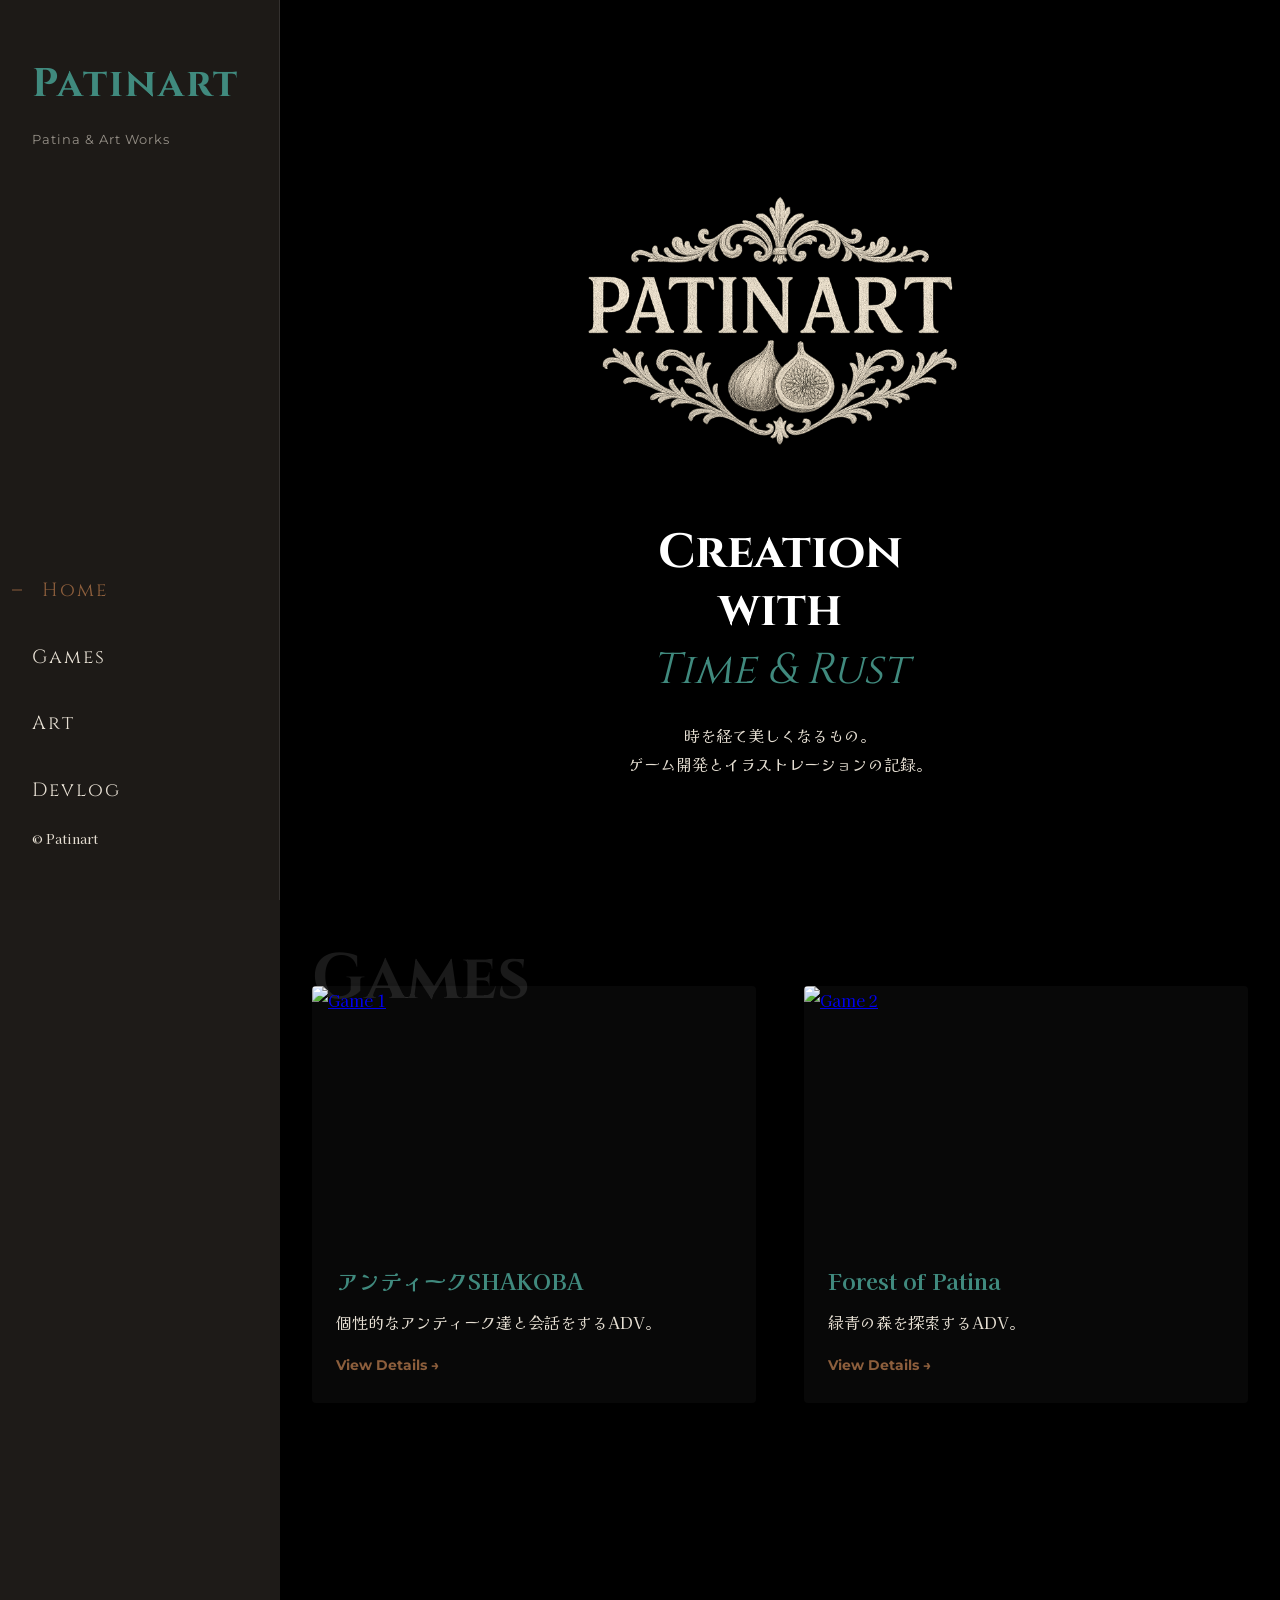
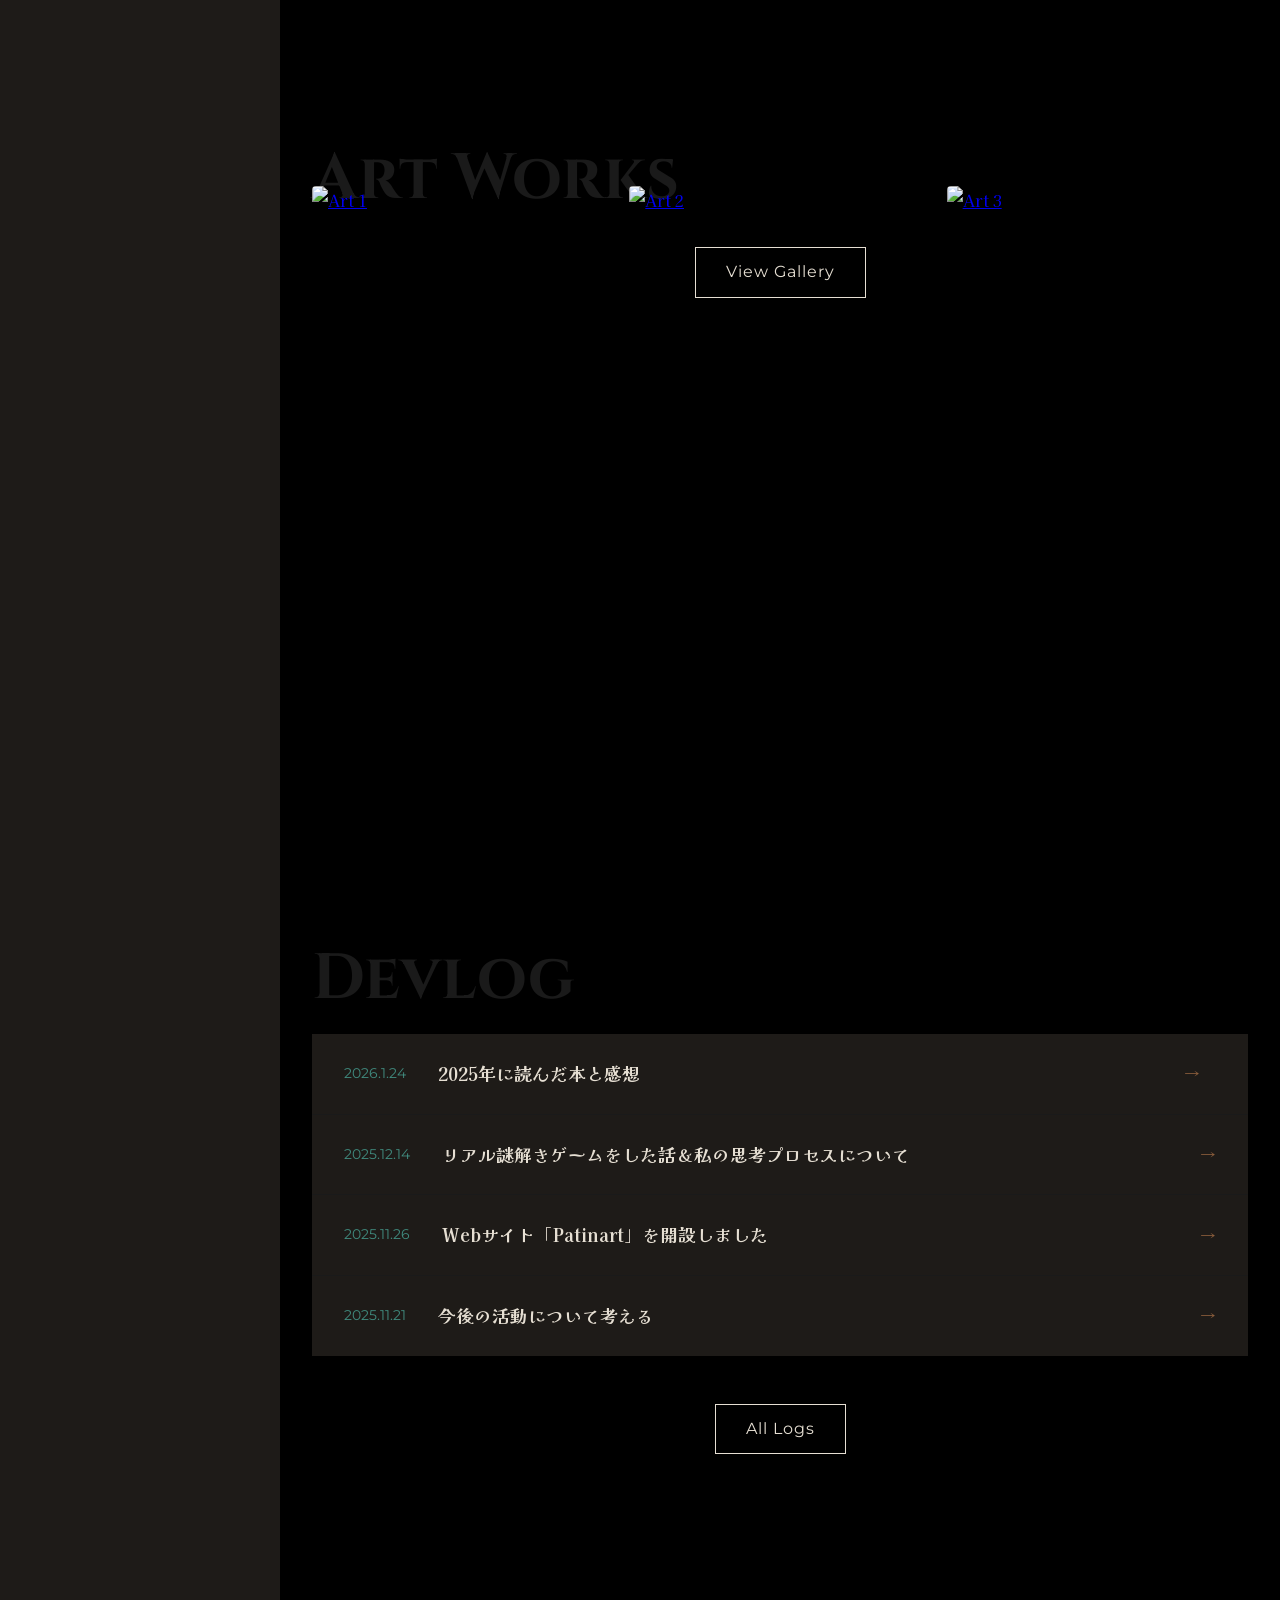
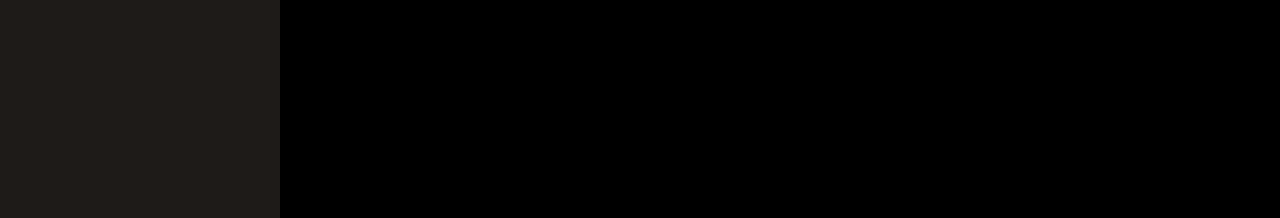
==== index.html @ 3b3a6b49 "fix path" ====
<!DOCTYPE html>
<html lang="ja">
<head>
    <meta charset="UTF-8">
    <meta name="viewport" content="width=device-width, initial-scale=1.0">
    <title>Patinart</title>
    
    <link rel="preconnect" href="https://fonts.googleapis.com">
    <link rel="preconnect" href="https://fonts.gstatic.com" crossorigin>
    <link href="https://fonts.googleapis.com/css2?family=Cinzel:wght@400;700&family=Kaisei+Decol&family=Montserrat:wght@300;400&display=swap" rel="stylesheet">
    
    <link href="https://cdnjs.cloudflare.com/ajax/libs/lightbox2/2.11.4/css/lightbox.min.css" rel="stylesheet" />

    <link rel="stylesheet" href="./assets/css/style.css">
</head>
<body>

    <div id="bg-layer" class="bg-default"></div>

    <header id="sidebar">
        <div class="brand">
            <h1 class="site-title">Patinart</h1>
            <p class="site-subtitle">Patina & Art Works</p>
        </div>
        
        <button class="menu-toggle" aria-label="Toggle Navigation">
            <span></span>
            <span></span>
            <span></span>
        </button>

        <nav class="nav-menu">
            <ul>
                <li><a href="#home" class="nav-link active">Home</a></li>
                <li><a href="#games" class="nav-link">Games</a></li>
                <li><a href="#art" class="nav-link">Art</a></li>
                <li><a href="#devlog" class="nav-link">Devlog</a></li>
            </ul>
            <div class="nav-footer">
                <small>&copy; Patinart</small>
            </div>
        </nav>
    </header>


   <main id="main-content">
        
        <section id="home" class="section full-height">
            <div class="home-content">
                <img src="./assets/img/patinart.png" alt="Patinart Logo" class="home-logo fade-in-up">
                
                <h2 class="hero-title">Creation<br>with<br><span class="thin-text">Time & Rust</span></h2>
                <p class="hero-desc">時を経て美しくなるもの。<br>ゲーム開発とイラストレーションの記録。</p>
            </div>
        </section> <section id="games" class="section" data-bg="bg-games">
            <div class="container">
                <h3 class="section-title">Games</h3>
                <div class="card-grid">
                    <article class="card">
                        <div class="card-image">
                            <a href="https://placehold.co/800x600/2F4F4F/FFF?text=Game+Screen+1" data-lightbox="games" data-title="Project: Clockwork">
                                <img src="https://placehold.co/600x400/2F4F4F/FFF?text=Project+Clockwork" alt="Game 1">
                            </a>
                        </div>
                        <div class="card-content">
                            <h4>アンティークSHAKOBA</h4>
                            <p>個性的なアンティーク達と会話をするADV。</p>
                            <a href="./games/index.html" class="btn-text">View Details &rarr;</a>
                        </div>
                    </article>

                    <article class="card">
                        <div class="card-image">
                            <a href="https://placehold.co/800x600/556B2F/FFF?text=Game+Screen+2" data-lightbox="games" data-title="Forest of Patina">
                                <img src="https://placehold.co/600x400/556B2F/FFF?text=Forest+of+Patina" alt="Game 2">
                            </a>
                        </div>
                        <div class="card-content">
                            <h4>Forest of Patina</h4>
                            <p>緑青の森を探索するADV。</p>
                            <a href="./games/index.html" class="btn-text">View Details &rarr;</a>
                        </div>
                    </article>
                </div>
            </div>
        </section>

        <section id="art" class="section" data-bg="bg-art">
            <div class="container">
                <h3 class="section-title">Art Works</h3>
                <div class="masonry-grid">
                    <div class="art-item">
                        <a href="https://placehold.co/800x1000/8B4513/FFF?text=Sketch" data-lightbox="art" data-title="Bronze Sketch">
                            <img src="https://placehold.co/400x500/8B4513/FFF?text=Sketch" alt="Art 1">
                        </a>
                    </div>
                    <div class="art-item">
                        <a href="https://placehold.co/800x600/CD853F/FFF?text=Landscape" data-lightbox="art" data-title="Sunset Oxide">
                            <img src="https://placehold.co/400x300/CD853F/FFF?text=Landscape" alt="Art 2">
                        </a>
                    </div>
                    <div class="art-item">
                        <a href="https://placehold.co/800x800/2F2F2F/FFF?text=Portrait" data-lightbox="art" data-title="Noir">
                            <img src="https://placehold.co/400x400/2F2F2F/FFF?text=Portrait" alt="Art 3">
                        </a>
                    </div>
                </div>
                <div class="center-btn">
                    <a href="./art/index.html" class="btn-outline">View Gallery</a>
                </div>
            </div>
        </section>

        <section id="devlog" class="section" data-bg="bg-devlog">
            <div class="container">
                <h3 class="section-title">Devlog</h3>
                <div class="log-list">
                    <a href="./devlog/posts/2026-1-24.html" class="log-item">
                        <span class="log-date">2026.1.24</span>
                        <h4 class="log-title">2025年に読んだ本と感想</h4>
                        <span class="arrow">&rarr;</span>
                 　 <a href="./devlog/posts/2025-12-14.html" class="log-item">
                        <span class="log-date">2025.12.14</span>
                        <h4 class="log-title">リアル謎解きゲームをした話＆私の思考プロセスについて</h4>
                        <span class="arrow">&rarr;</span>
                    <a href="./devlog/posts/2025-11-26.html" class="log-item">
                        <span class="log-date">2025.11.26</span>
                        <h4 class="log-title">Webサイト「Patinart」を開設しました</h4>
                        <span class="arrow">&rarr;</span>
                    </a>
                    <a href="./devlog/posts/2025-11-21.html" class="log-item">
                        <span class="log-date">2025.11.21</span>
                        <h4 class="log-title">今後の活動について考える</h4>
                        <span class="arrow">&rarr;</span>
                    </a>
                </div>
                <div class="center-btn">
                    <a href="./devlog/index.html" class="btn-outline">All Logs</a>
                </div>
            </div>
        </section>

    </main>
    
    <script src="https://cdnjs.cloudflare.com/ajax/libs/lightbox2/2.11.4/js/lightbox-plus-jquery.min.js"></script>
    
    <script src="./assets/js/main.js"></script>
</body>
</html>
---- assets/css/style.css ----
@charset "UTF-8";

/* =========================================
   1. 設定 (Variables & Reset)
   ========================================= */
:root {
    /* Colors */
    --c-dark: #1e1b18;
    --c-bronze: #8c5e3c;
    --c-patina: #408a7e;
    --c-sand: #e6dfd3;
    --c-white: #ffffff;
    
    /* Fonts */
    --f-jp: 'Kaisei Decol', serif;
    --f-en-head: 'Cinzel', serif;
    --f-en-body: 'Montserrat', sans-serif;

    /* Layout */
    --sidebar-width: 280px;
}

* { margin: 0; padding: 0; box-sizing: border-box; }
html { scroll-behavior: smooth; }

/* =========================================
   2. ベーススタイル
   ========================================= */
body {
    font-family: var(--f-jp);
    color: var(--c-sand);
    line-height: 1.8;
    background-color: var(--c-dark); /* 全体の背景は暗い色に */
    overflow-x: hidden;
}

/* 以前の背景設定をリセット */
#bg-layer { display: none; }

/* =========================================
   3. サイドバー (Sidebar)
   ========================================= */
#sidebar {
    position: fixed;
    top: 0;
    left: 0;
    width: var(--sidebar-width);
    height: 100vh;
    background: rgba(30, 27, 24, 0.95);
    border-right: 1px solid rgba(255,255,255,0.1);
    padding: 3rem 2rem;
    display: flex;
    flex-direction: column;
    justify-content: space-between;
    z-index: 1000;
}

.site-title {
    font-family: var(--f-en-head);
    font-size: 2.5rem;
    font-weight: 700;
    letter-spacing: 2px;
    color: var(--c-patina);
    margin-bottom: 0.5rem;
}

.site-subtitle {
    font-family: var(--f-en-body);
    font-size: 0.8rem;
    opacity: 0.6;
    letter-spacing: 1px;
}

.nav-menu ul { list-style: none; margin-top: 2rem; }

.nav-link {
    display: block;
    padding: 1rem 0;
    text-decoration: none;
    color: var(--c-sand);
    font-family: var(--f-en-head);
    font-size: 1.2rem;
    letter-spacing: 2px;
    transition: all 0.3s;
    position: relative;
}

.nav-link:hover, .nav-link.active { color: var(--c-bronze); padding-left: 10px; }
.nav-link.active::before {
    content: ''; position: absolute; left: -20px; top: 50%;
    transform: translateY(-50%); width: 10px; height: 1px; background: var(--c-bronze);
}

/* ハンバーガーボタン（PCでは非表示） */
.menu-toggle { display: none; }


/* =========================================
   4. メインコンテンツ & フレーム背景
========================================= */



#main-content {
    margin-left: var(--sidebar-width);
    min-height: 100vh;
    padding: 4rem 2rem;


    /* 背景色を透過させて重ねる */
    background-blend-mode: multiply;
    background-color: #000; 
}



/* コンテンツエリアの調整 */
.section {
    position: relative;
    min-height: 80vh; /* 画面の8割くらいの高さを確保 */
    margin-bottom: 5rem;
}

/* =========================================
   5. HOMEセクション (ロゴ & タイトル)
   ========================================= */
.full-height {
    display: flex;
    align-items: center;
    justify-content: center;
    flex-direction: column;
    text-align: center;
    min-height: 90vh; /* 高さを確保 */
}

.home-content { width: 100%; max-width: 800px; }

.home-logo {
    display: block;
    width: 100%;
    max-width: 500px;
    height: auto;
    margin: 0 auto 2rem auto;
    filter: sepia(0.2) contrast(1.1); 
}

.hero-title {
    font-family: var(--f-en-head);
    font-size: clamp(1.5rem, 4vw, 3rem);
    line-height: 1.2;
    font-weight: 700;
    color: var(--c-white);
    text-shadow: 0 5px 15px rgba(0,0,0,0.8);
    margin-bottom: 1.5rem;
}

.hero-title .thin-text {
    font-weight: 400; font-style: italic; color: var(--c-patina); font-size: 0.9em;
}

/* =========================================
   6. その他パーツ (カード, ボタンなど)
   ========================================= */
.container { max-width: 1000px; margin: 0 auto; padding-top: 2rem; }

.section-title {
    font-family: var(--f-en-head);
    font-size: 4rem;
    color: rgba(255,255,255,0.1);
    position: absolute; left: 0; top: -2rem;
    pointer-events: none; z-index: 0;
}

/* カード */
.card-grid {
    display: grid; grid-template-columns: repeat(auto-fit, minmax(300px, 1fr));
    gap: 3rem; position: relative; z-index: 1;
}
.card {
    background: rgba(255,255,255,0.03); border-radius: 4px; overflow: hidden;
    transition: transform 0.3s ease, box-shadow 0.3s ease;
    box-shadow: 0 4px 6px rgba(0,0,0,0.3);
}
.card:hover { transform: translateY(-5px); box-shadow: 0 10px 20px rgba(0,0,0,0.5); }
.card-image img { width: 100%; height: 250px; object-fit: cover; display: block; transition: filter 0.3s; }
.card:hover .card-image img { filter: brightness(1.1); }
.card-content { padding: 1.5rem; }
.card-content h4 { font-size: 1.4rem; margin-bottom: 0.5rem; color: var(--c-patina); }

/* ボタン */
.btn-text {
    display: inline-block; margin-top: 1rem; color: var(--c-bronze);
    text-decoration: none; font-weight: bold; font-family: var(--f-en-body); font-size: 0.9rem;
}
.center-btn { text-align: center; margin-top: 2rem; }
.btn-outline {
    display: inline-block; padding: 10px 30px; border: 1px solid var(--c-sand);
    color: var(--c-sand); text-decoration: none; font-family: var(--f-en-body);
    letter-spacing: 1px; transition: all 0.3s;
}
.btn-outline:hover { background: var(--c-sand); color: var(--c-dark); }

/* アート (Masonry) */
.masonry-grid { display: flex; flex-wrap: wrap; gap: 1rem; justify-content: center; z-index: 1; position: relative; }
.art-item { flex: 1 1 300px; max-width: 400px; }
.art-item img {
    width: 100%; height: auto; border-radius: 4px;
    transition: transform 0.3s; cursor: pointer;
}
.art-item:hover img { transform: scale(1.02); filter: drop-shadow(0 10px 15px rgba(64, 224, 208, 0.2)); }

/* Devlog */
.log-list {
    display: flex; flex-direction: column; gap: 1px;
    background: rgba(255,255,255,0.1); margin: 3rem 0; z-index: 1; position: relative;
}
.log-item {
    background: var(--c-dark); padding: 1.5rem 2rem; text-decoration: none; color: var(--c-sand);
    display: flex; align-items: center; transition: background 0.3s;
}
.log-item:hover { background: rgba(255,255,255,0.05); }
.log-date { font-family: var(--f-en-body); color: var(--c-patina); margin-right: 2rem; font-size: 0.9rem; }
.log-title { flex-grow: 1; font-size: 1.1rem; }
.arrow { color: var(--c-bronze); }

/* =========================================
   7. レスポンシブ (スマホ対応) ★重要
   ========================================= */
@media (max-width: 900px) {
    
    /* --- サイドバーの設定変更 --- */
    #sidebar {
        width: 100%;
        height: 70px; /* 高さを固定して画面を圧迫しないようにする */
        flex-direction: row;
        align-items: center;
        padding: 0 1.5rem;
        border-right: none;
        border-bottom: 1px solid rgba(255,255,255,0.1);
    }

    .site-title { font-size: 1.5rem; margin: 0; }
    .site-subtitle { display: none; }

    /* --- メニュー（普段は隠す） --- */
    .nav-menu {
        position: fixed;
        top: 70px; /* バーの下から開始 */
        right: 0;  /* 右側に配置 */
        width: 80%; /* 画面の8割幅 */
        height: calc(100vh - 70px);
        background: rgba(30, 27, 24, 0.98); /* 背景色を濃く */
        flex-direction: column;
        align-items: center;
        justify-content: center;
        
        /* アニメーション用設定 */
        transform: translateX(100%); /* 画面の外（右）に飛ばしておく */
        transition: transform 0.3s cubic-bezier(0.4, 0, 0.2, 1);
        border-left: 1px solid rgba(255,255,255,0.1);
    }

    /* クラスがついたときだけ表示 */
    .nav-menu.open {
        transform: translateX(0);
    }

    /* --- メインコンテンツの調整 --- */
    #main-content {
        margin-left: 0; /* 左の余白を消す */
        padding: 6rem 1.5rem 2rem 1.5rem; /* 上部の余白を確保（バーに被らないように） */
        background-position: center top; /* スマホでは上基準に */
        background-size: cover;
        background-attachment: scroll; /* スマホではパララックスをオフにすると安定します（任意） */
    }

    .home-logo { max-width: 240px; }
    .section-title { font-size: 2.5rem; top: 0; }

    /* --- ハンバーガーボタン --- */
    .menu-toggle {
        display: block;
        background: none;
        border: none;
        cursor: pointer;
        width: 30px;
        height: 20px;
        position: relative;
        z-index: 1100; /* メニューより手前に */
    }
    .menu-toggle span {
        display: block;
        width: 100%; height: 2px; background: var(--c-sand);
        position: absolute; transition: 0.3s;
    }
    .menu-toggle span:nth-child(1) { top: 0; }
    .menu-toggle span:nth-child(2) { top: 9px; }
    .menu-toggle span:nth-child(3) { top: 18px; }

    /* ボタンのアニメーション */
    .menu-toggle.active span:nth-child(1) { transform: rotate(45deg); top: 9px; }
    .menu-toggle.active span:nth-child(2) { opacity: 0; }
    .menu-toggle.active span:nth-child(3) { transform: rotate(-45deg); top: 9px; }
}
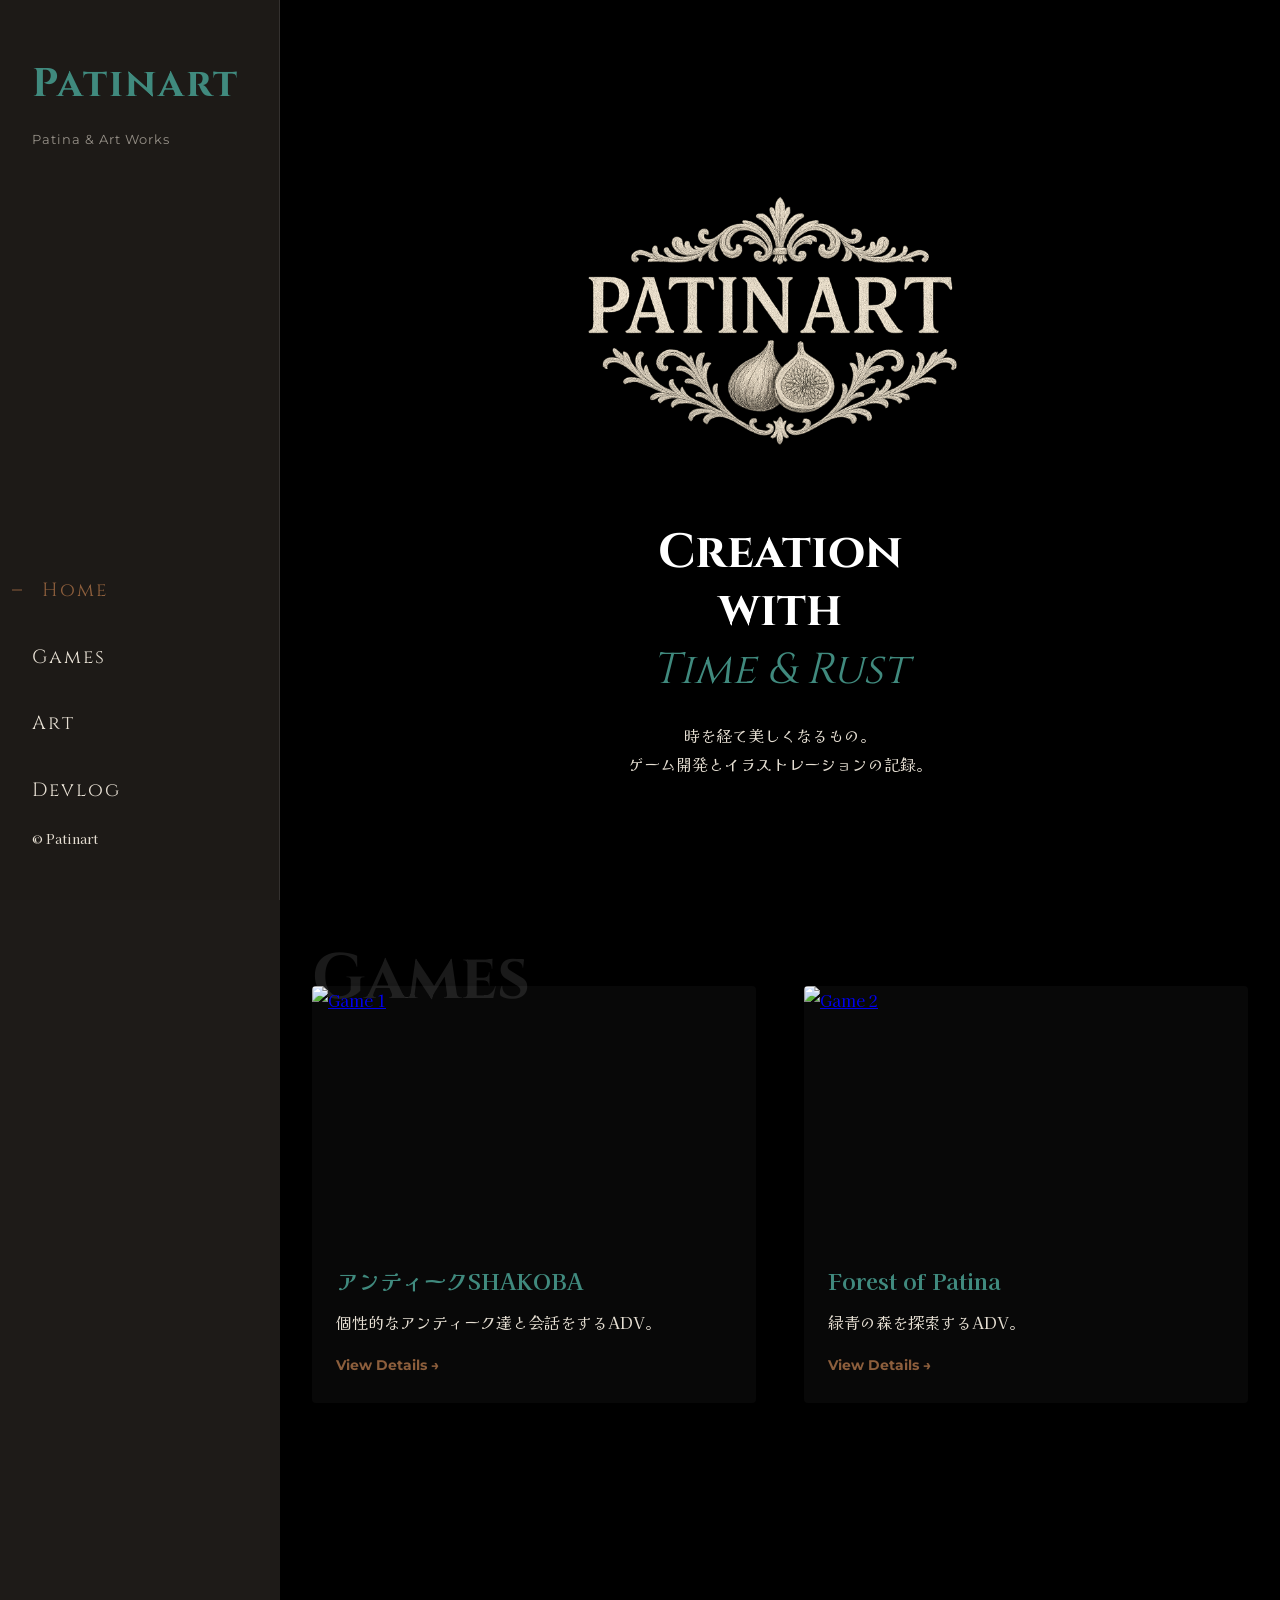
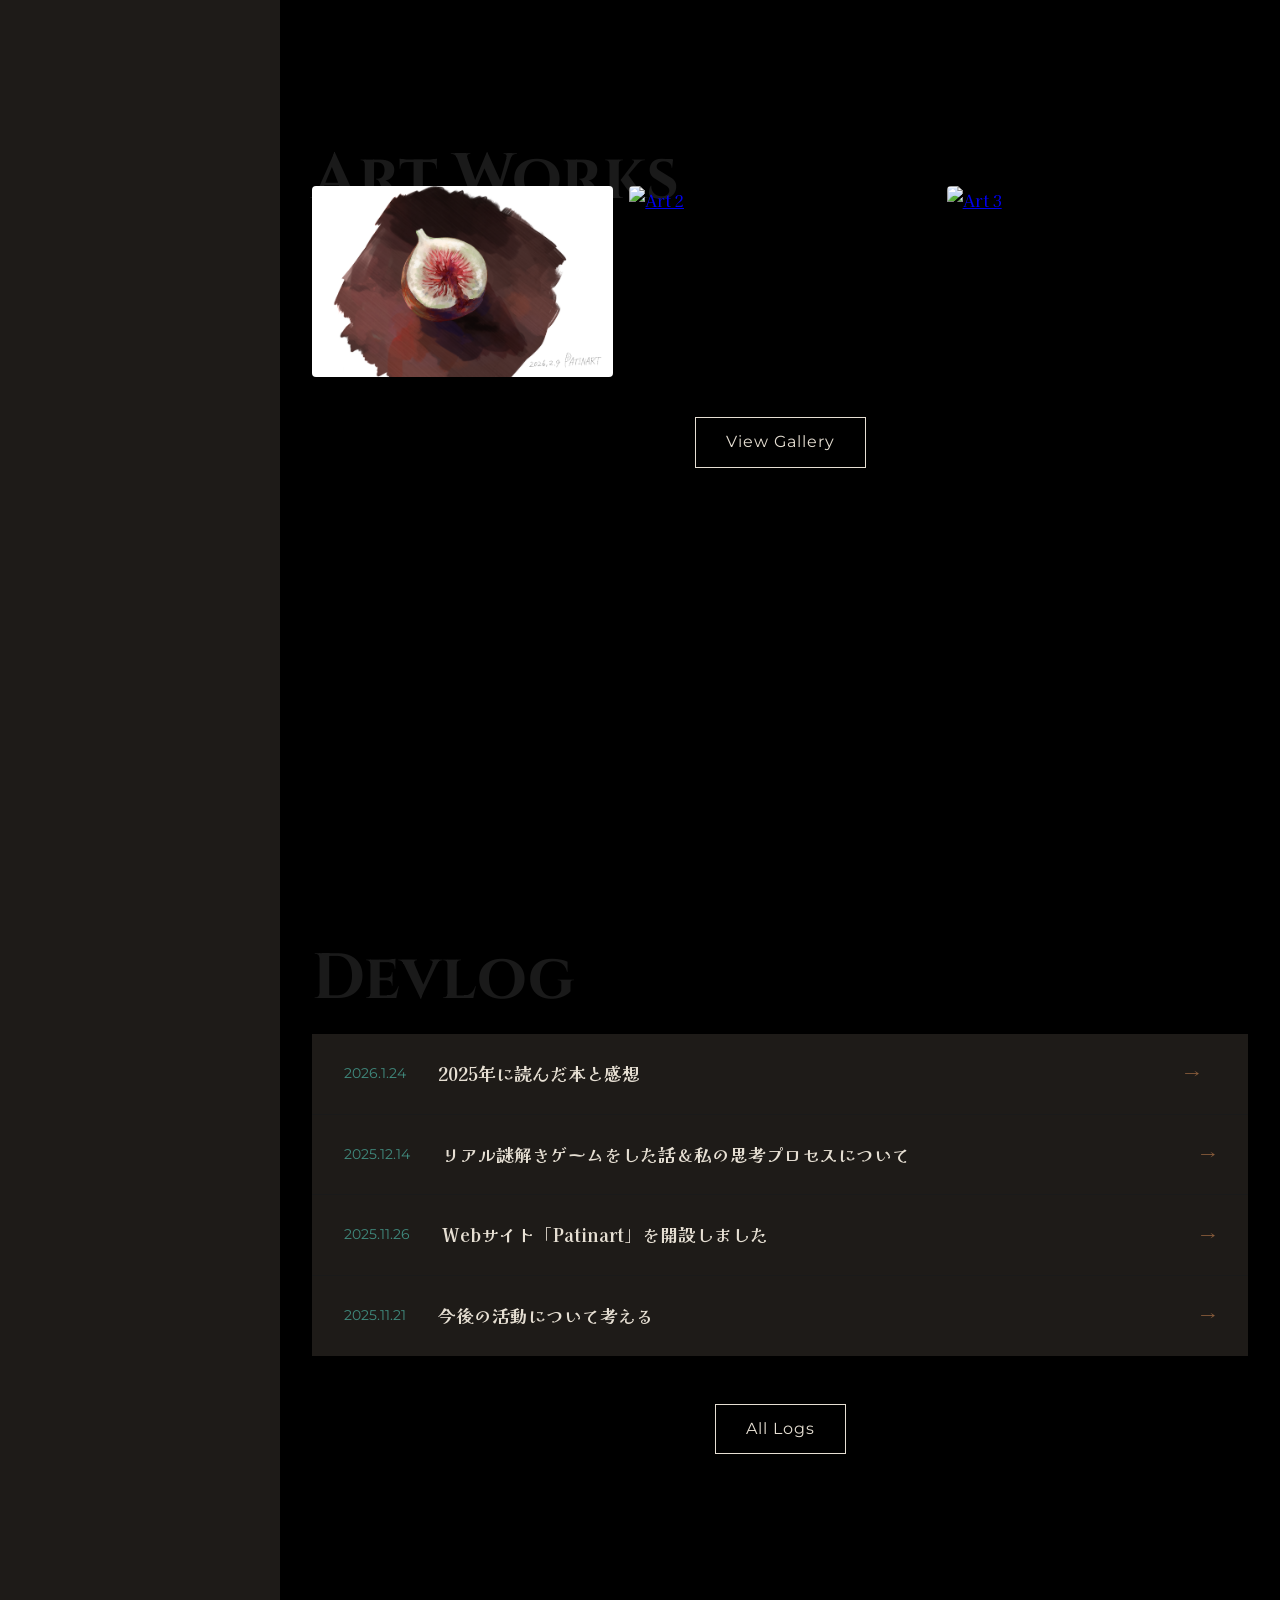
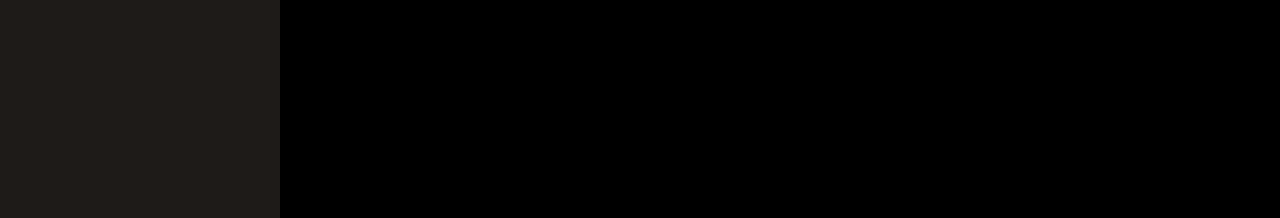
==== commit 66032d6f: "art fig" ====
--- a/index.html
+++ b/index.html
@@ -90,8 +90,8 @@
                 <h3 class="section-title">Art Works</h3>
                 <div class="masonry-grid">
                     <div class="art-item">
-                        <a href="https://placehold.co/800x1000/8B4513/FFF?text=Sketch" data-lightbox="art" data-title="Bronze Sketch">
-                            <img src="https://placehold.co/400x500/8B4513/FFF?text=Sketch" alt="Art 1">
+                        <a href="art/img/art01.png" data-lightbox="art" data-title="fig Sketch">
+                            <img src="art/img/art01.png" alt="Art 1">
                         </a>
                     </div>
                     <div class="art-item">
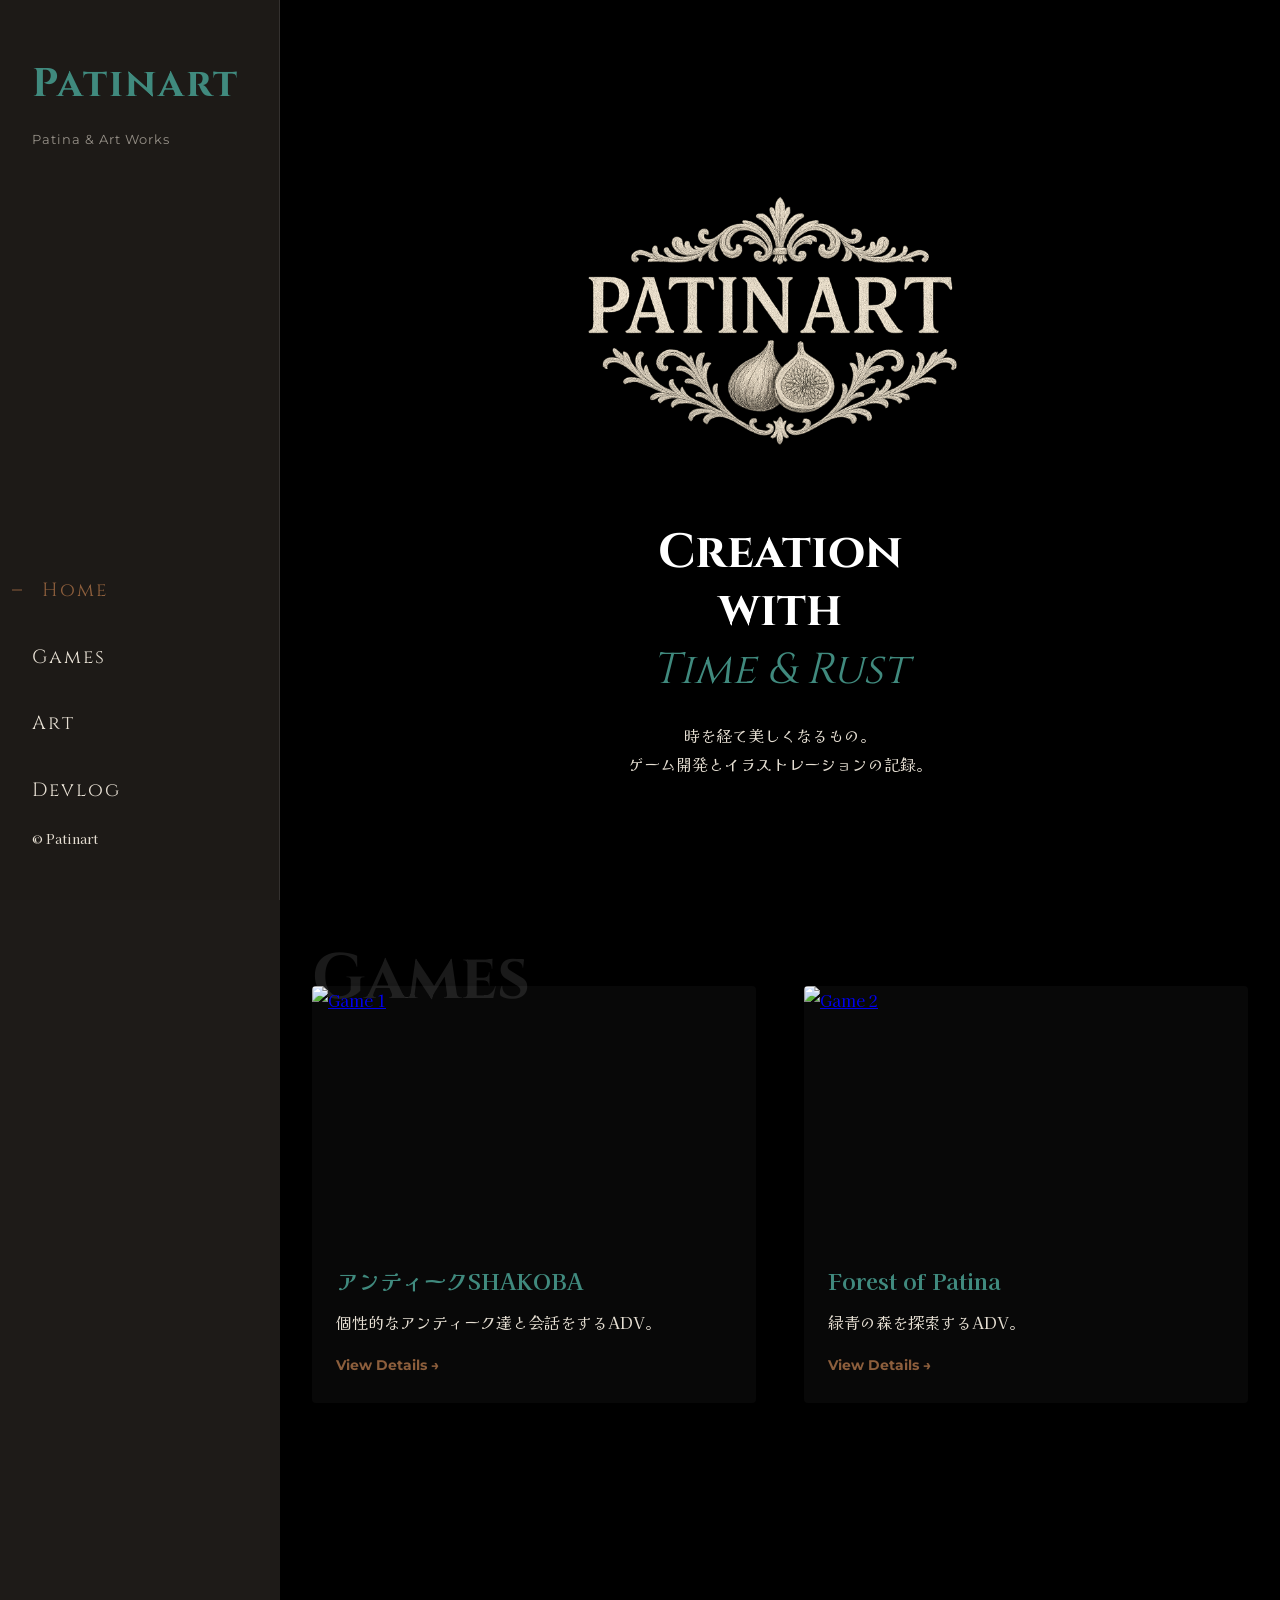
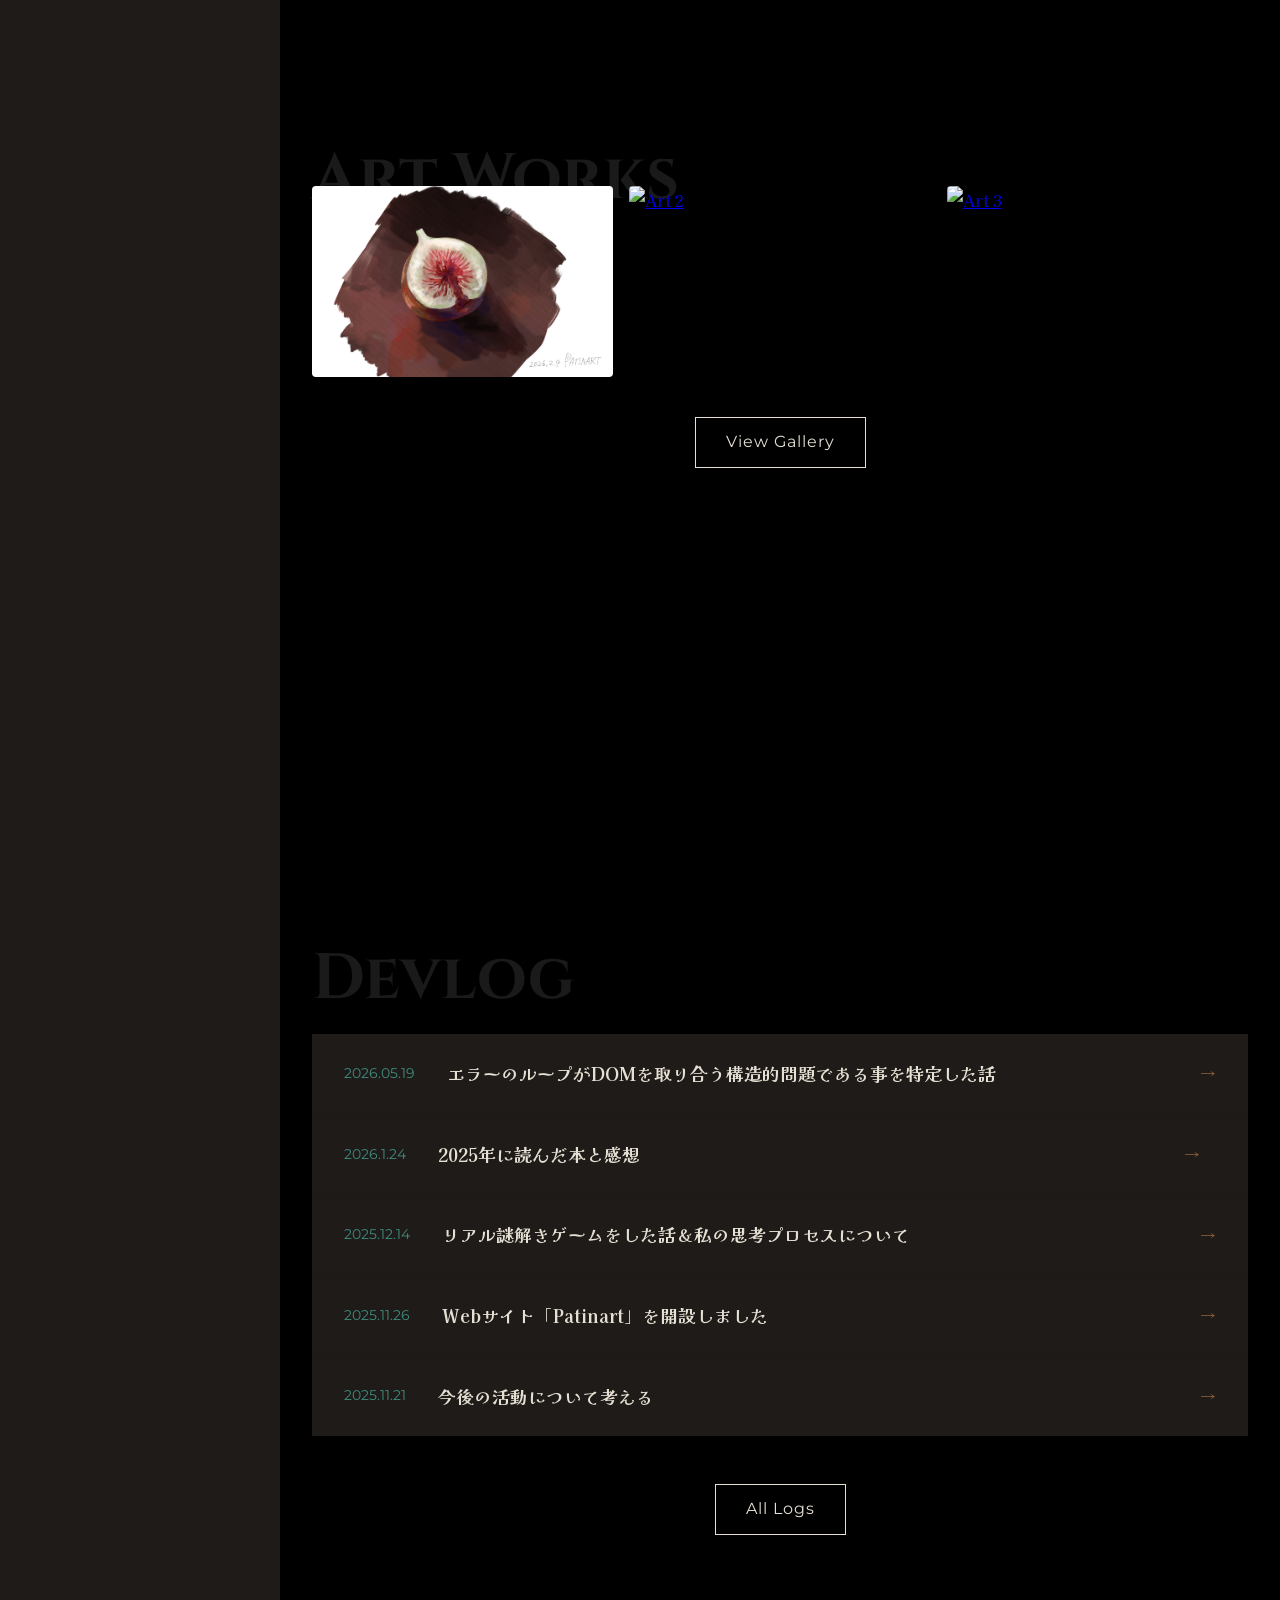
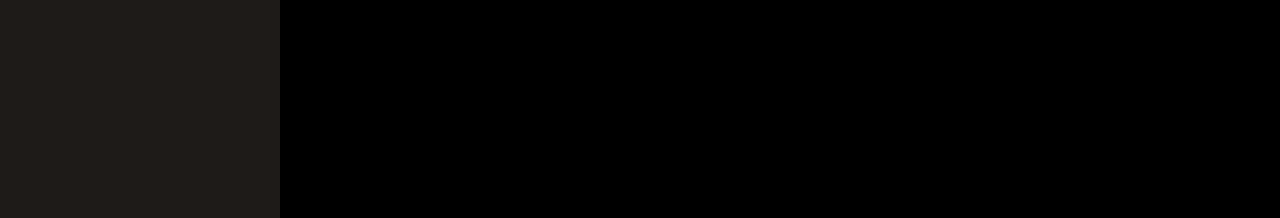
==== commit 4d9ea228: "devlog 0519" ====
--- a/index.html
+++ b/index.html
@@ -115,9 +115,14 @@
             <div class="container">
                 <h3 class="section-title">Devlog</h3>
                 <div class="log-list">
+                    <a href="./devlog/posts/2026-05-19.html" class="log-item">
+                        <span class="log-date">2026.05.19</span>
+                        <h4 class="log-title">エラーのループがDOMを取り合う構造的問題である事を特定した話</h4>
+                        <span class="arrow">&rarr;</span>
                     <a href="./devlog/posts/2026-1-24.html" class="log-item">
                         <span class="log-date">2026.1.24</span>
-                        <h4 class="log-title">2025年に読んだ本と感想</h4>
+                        <h4 class="log-title">2025年に読んだ本と感想
+                        </h4>
                         <span class="arrow">&rarr;</span>
                  　 <a href="./devlog/posts/2025-12-14.html" class="log-item">
                         <span class="log-date">2025.12.14</span>
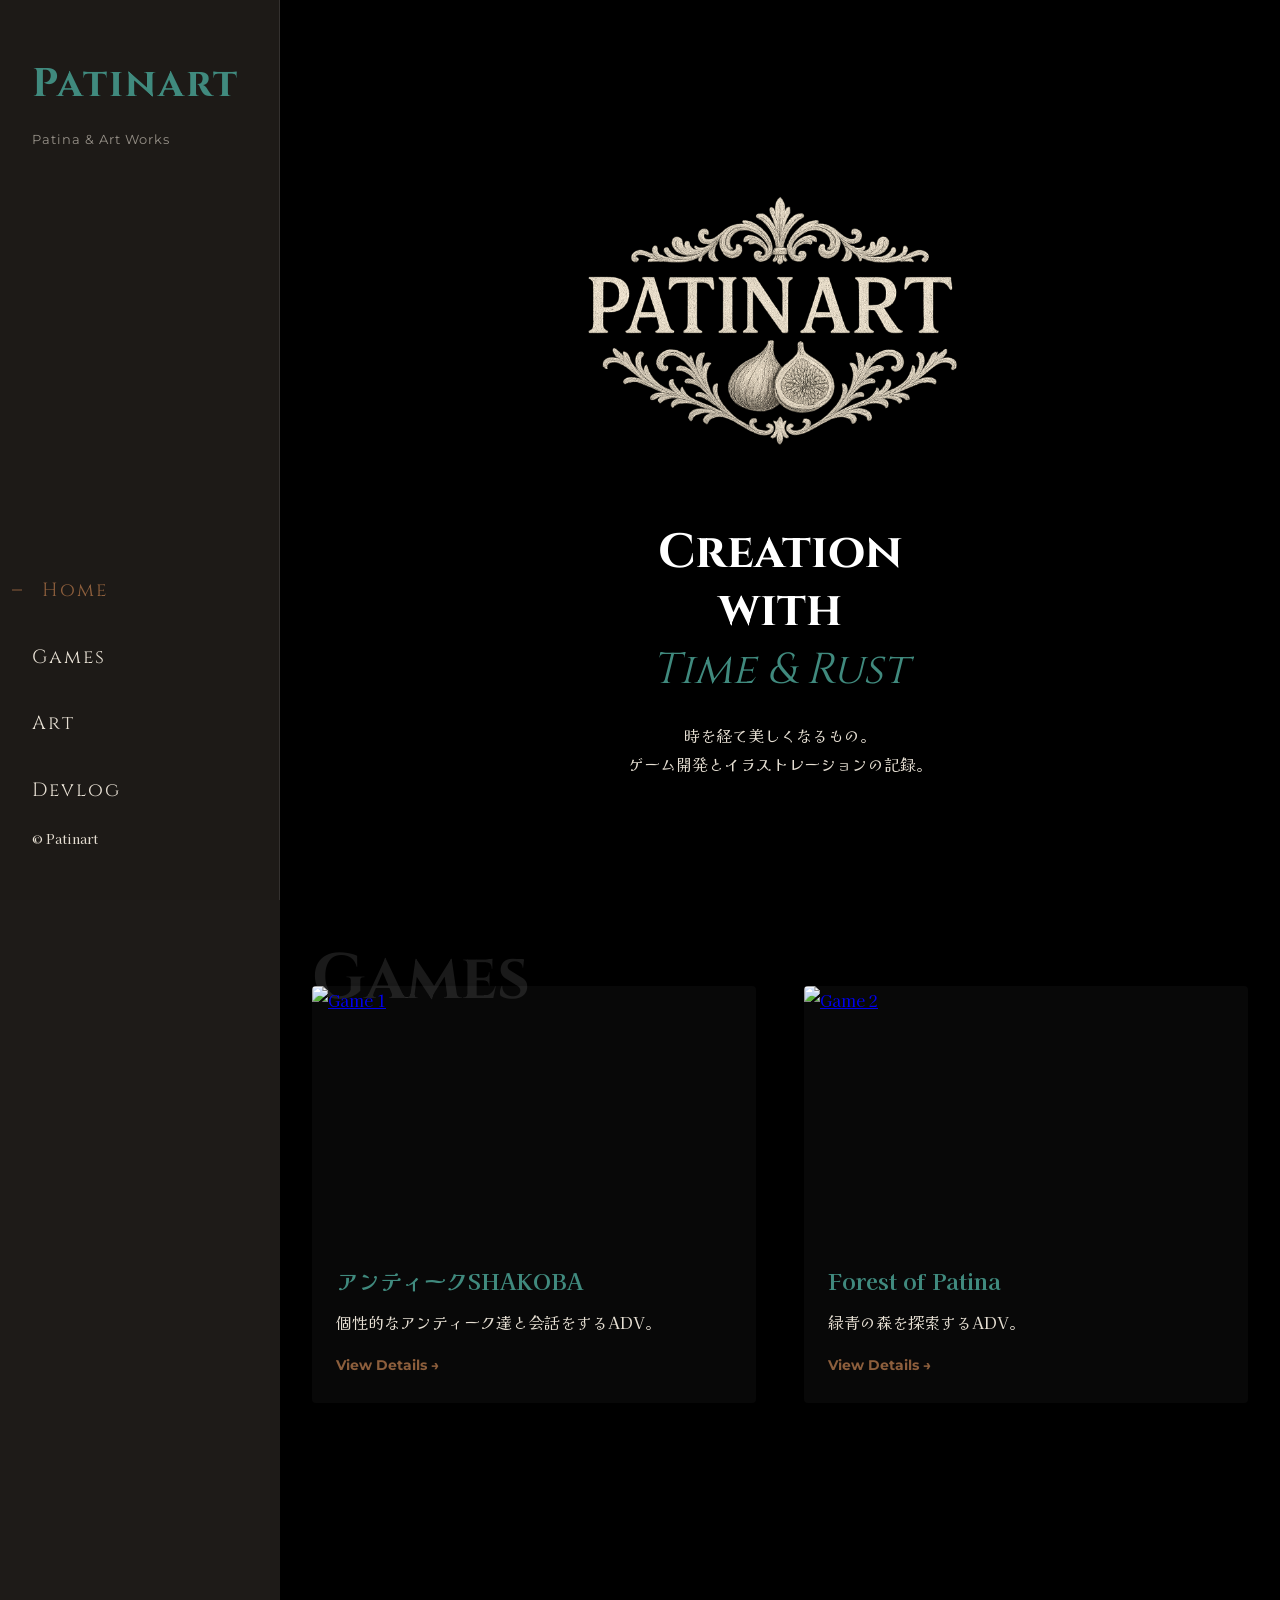
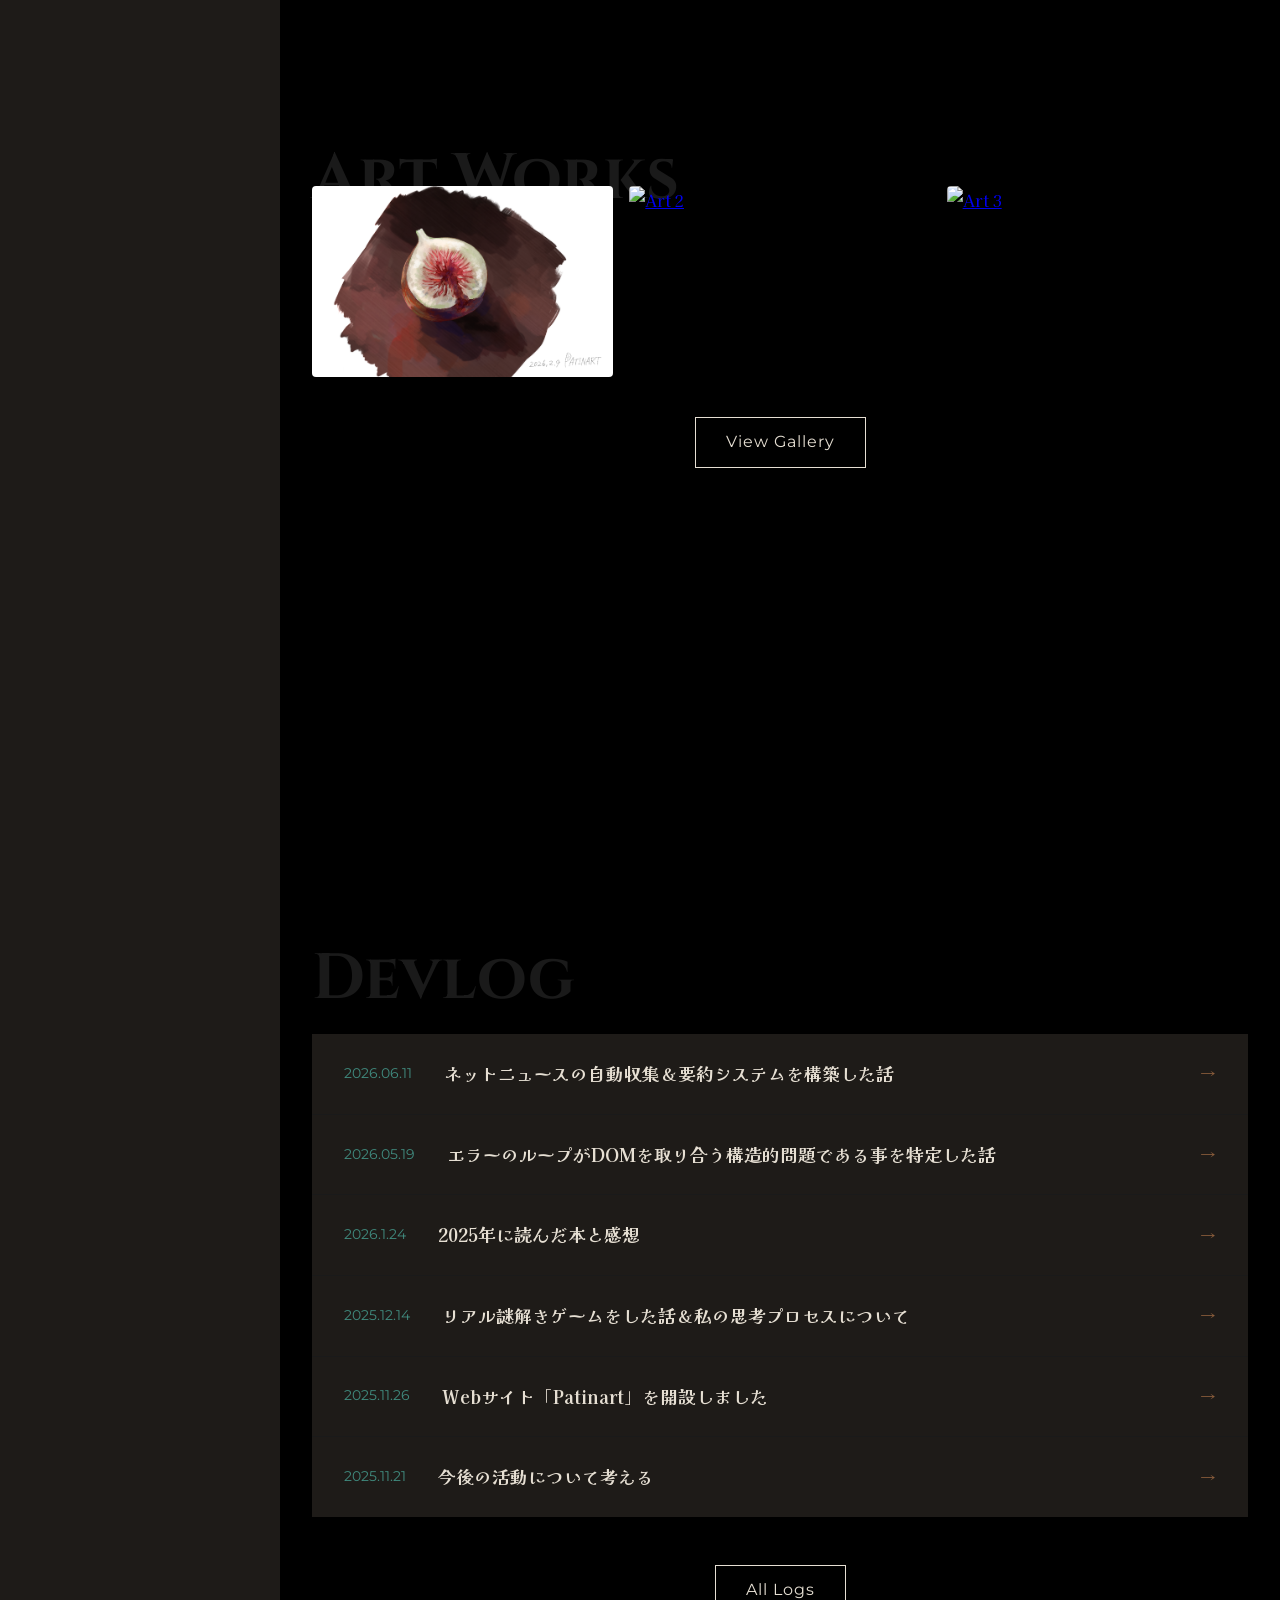
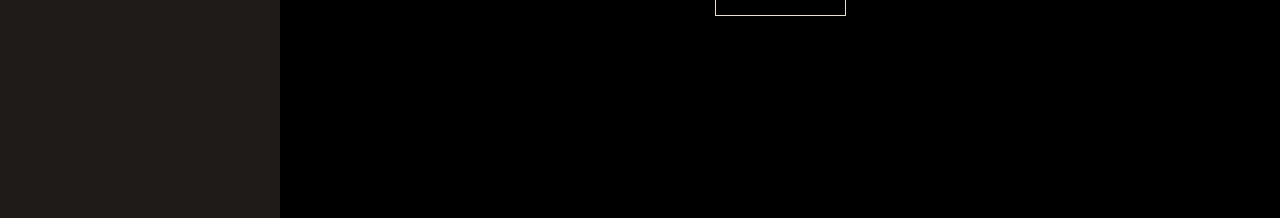
==== commit 0e82fd3e: "DV-20260611" ====
--- a/index.html
+++ b/index.html
@@ -115,6 +115,10 @@
             <div class="container">
                 <h3 class="section-title">Devlog</h3>
                 <div class="log-list">
+                   <a href="./devlog/posts/2026-06-11.html" class="log-item">
+                        <span class="log-date">2026.06.11</span>
+                        <h4 class="log-title">ネットニュースの自動収集＆要約システムを構築した話</h4>
+                        <span class="arrow">&rarr;</span>
                     <a href="./devlog/posts/2026-05-19.html" class="log-item">
                         <span class="log-date">2026.05.19</span>
                         <h4 class="log-title">エラーのループがDOMを取り合う構造的問題である事を特定した話</h4>
@@ -124,7 +128,7 @@
                         <h4 class="log-title">2025年に読んだ本と感想
                         </h4>
                         <span class="arrow">&rarr;</span>
-                 　 <a href="./devlog/posts/2025-12-14.html" class="log-item">
+                   <a href="./devlog/posts/2025-12-14.html" class="log-item">
                         <span class="log-date">2025.12.14</span>
                         <h4 class="log-title">リアル謎解きゲームをした話＆私の思考プロセスについて</h4>
                         <span class="arrow">&rarr;</span>
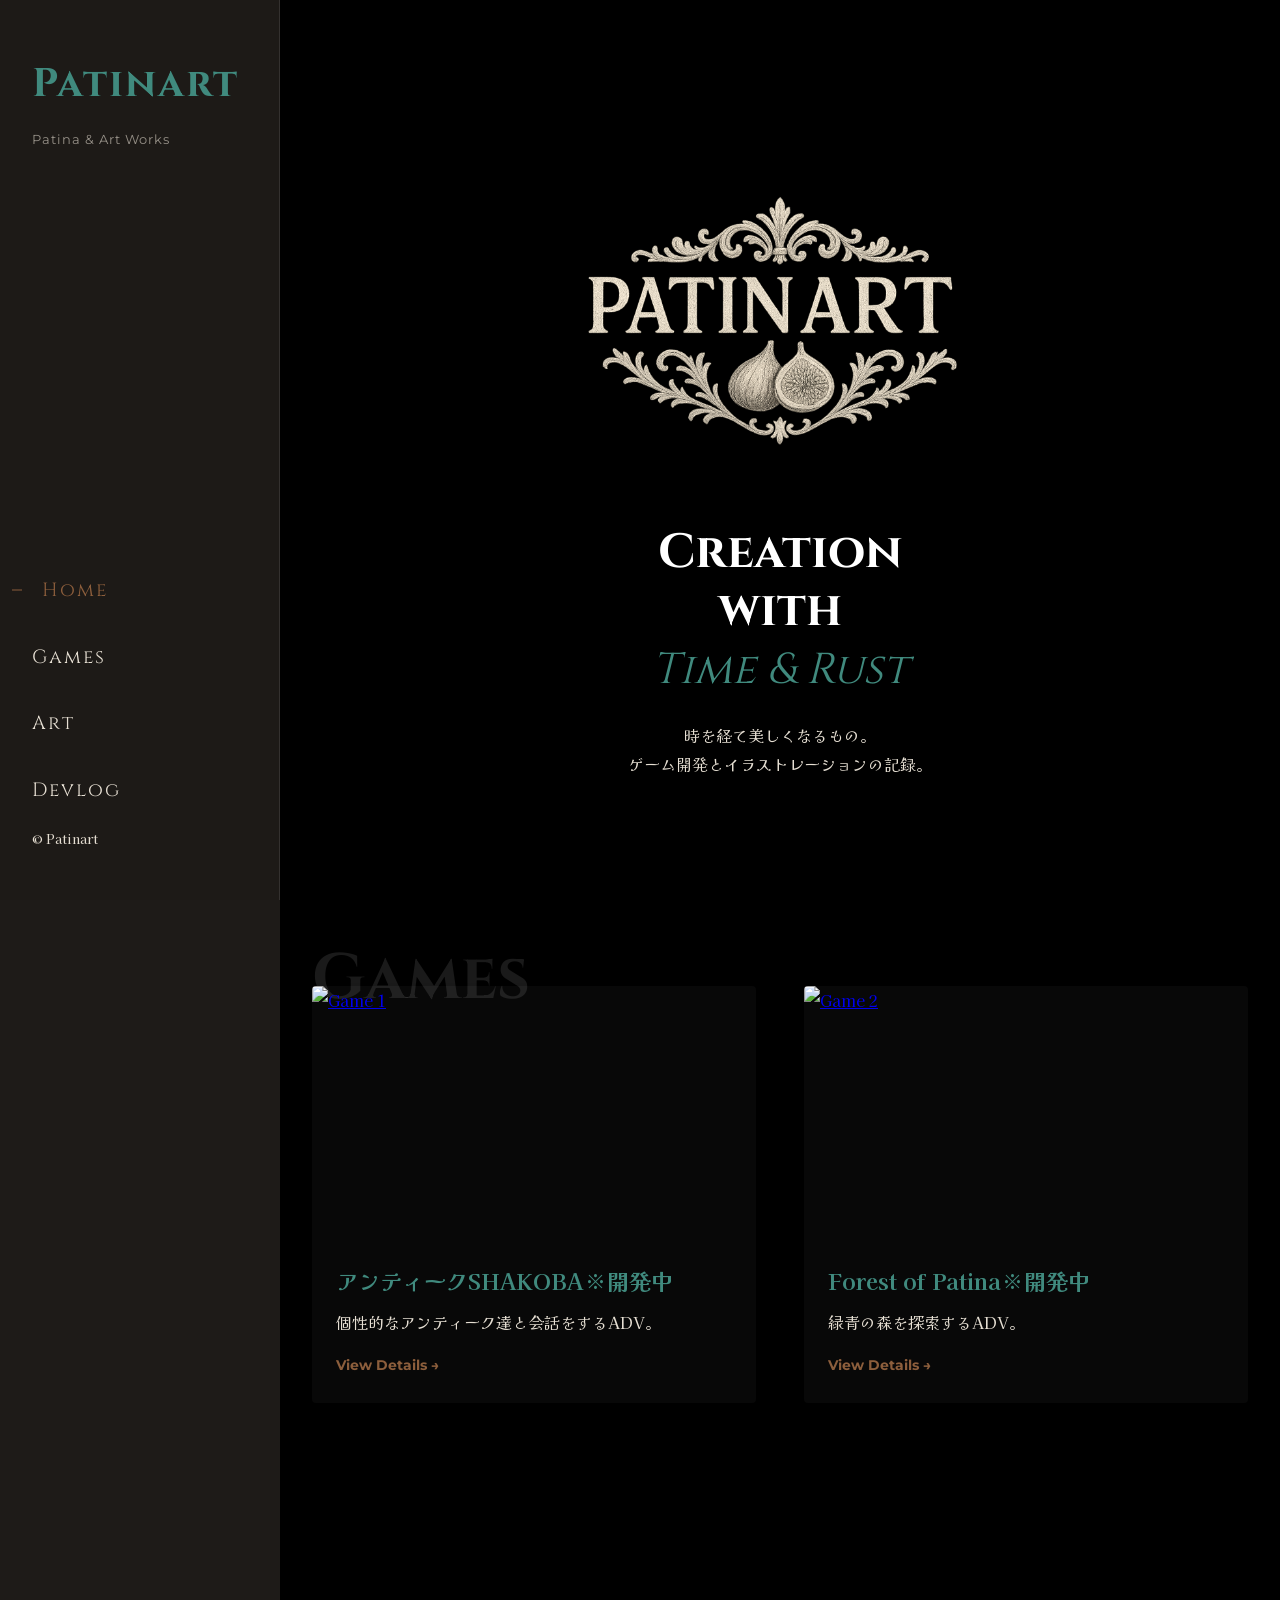
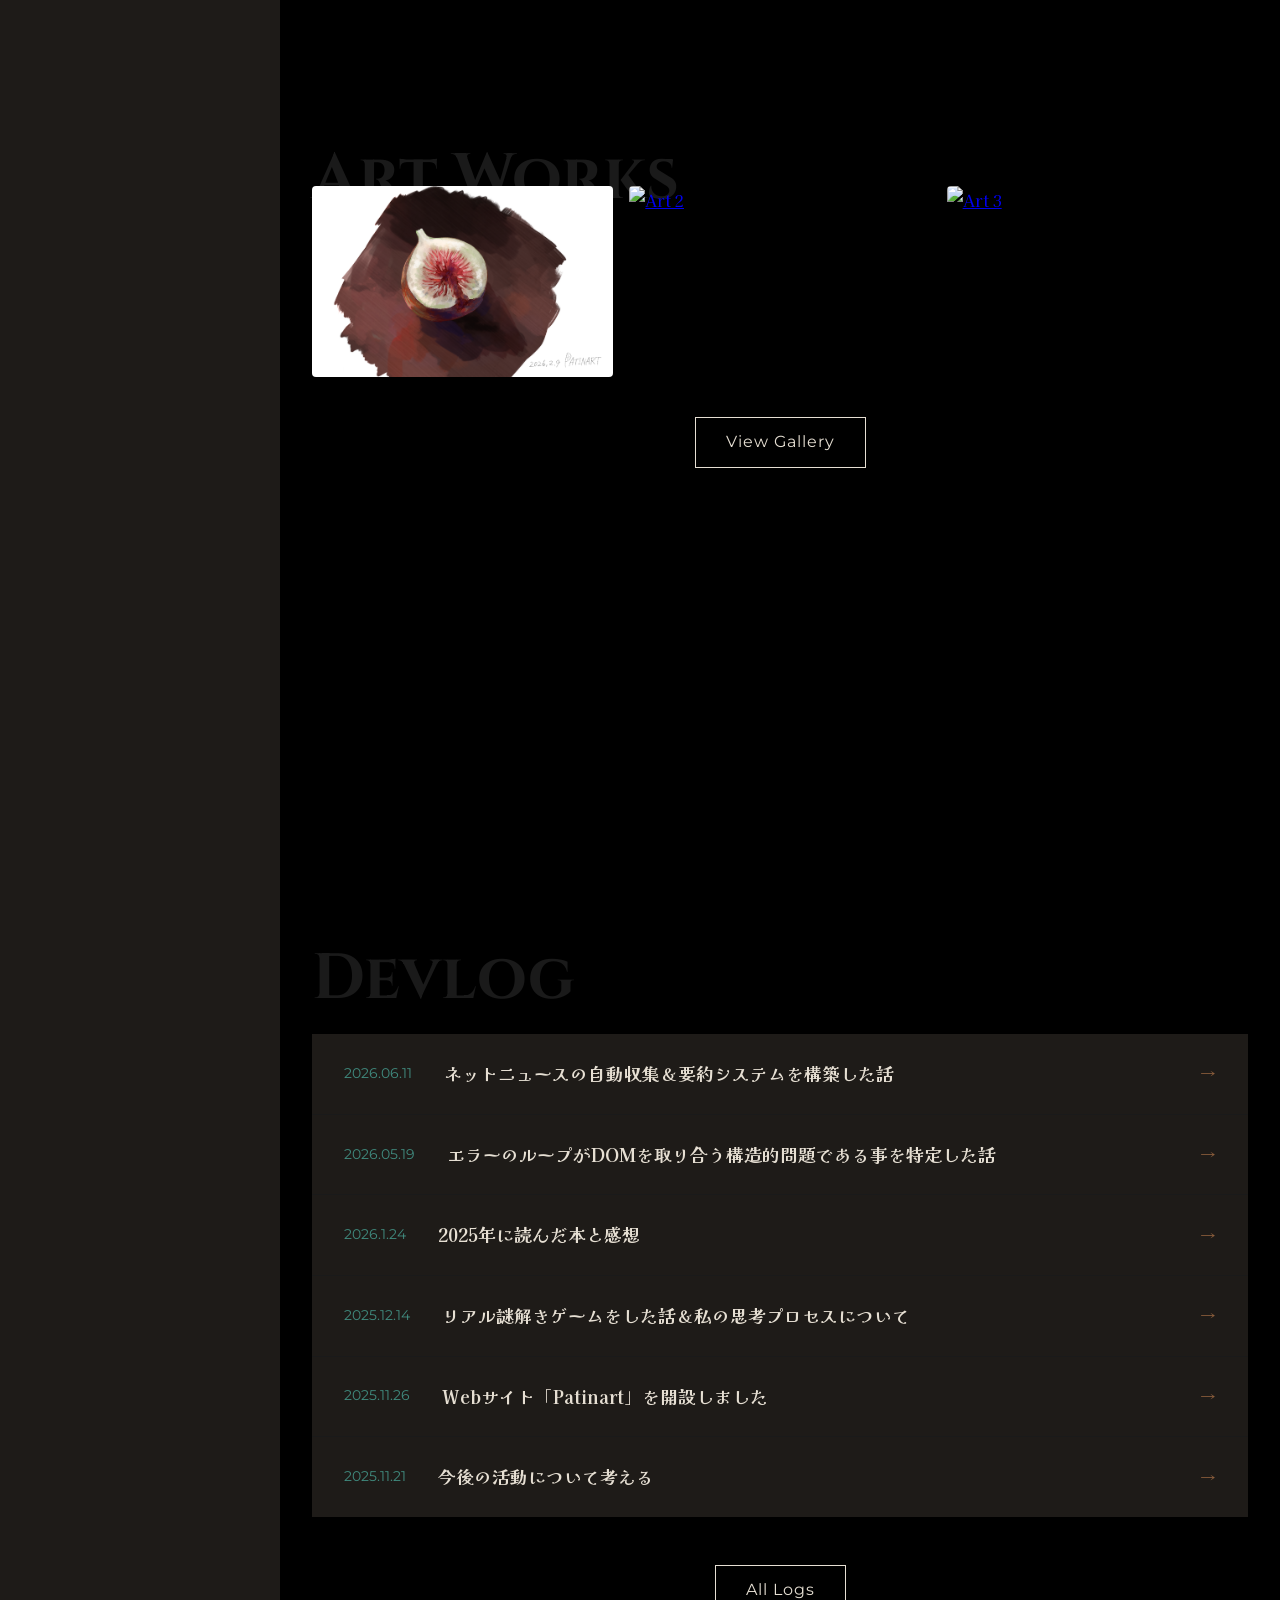
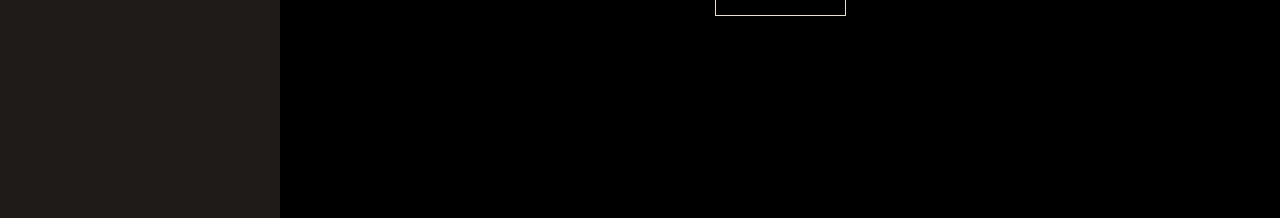
==== commit 2bdfd251: "index" ====
--- a/index.html
+++ b/index.html
@@ -58,12 +58,12 @@
                 <div class="card-grid">
                     <article class="card">
                         <div class="card-image">
-                            <a href="https://placehold.co/800x600/2F4F4F/FFF?text=Game+Screen+1" data-lightbox="games" data-title="Project: Clockwork">
-                                <img src="https://placehold.co/600x400/2F4F4F/FFF?text=Project+Clockwork" alt="Game 1">
+                            <a href="https://placehold.co/800x600/2F4F4F/FFF?text=development" data-lightbox="games" data-title="Project: Clockwork">
+                                <img src="https://placehold.co/600x400/2F4F4F/FFF?text=development" alt="Game 1">
                             </a>
                         </div>
                         <div class="card-content">
-                            <h4>アンティークSHAKOBA</h4>
+                            <h4>アンティークSHAKOBA※開発中</h4>
                             <p>個性的なアンティーク達と会話をするADV。</p>
                             <a href="./games/index.html" class="btn-text">View Details &rarr;</a>
                         </div>
@@ -71,12 +71,12 @@
 
                     <article class="card">
                         <div class="card-image">
-                            <a href="https://placehold.co/800x600/556B2F/FFF?text=Game+Screen+2" data-lightbox="games" data-title="Forest of Patina">
-                                <img src="https://placehold.co/600x400/556B2F/FFF?text=Forest+of+Patina" alt="Game 2">
+                            <a href="https://placehold.co/800x600/556B2F/FFF?text=development" data-lightbox="games" data-title="Forest of Patina">
+                                <img src="https://placehold.co/600x400/556B2F/FFF?text=development" alt="Game 2">
                             </a>
                         </div>
                         <div class="card-content">
-                            <h4>Forest of Patina</h4>
+                            <h4>Forest of Patina※開発中</h4>
                             <p>緑青の森を探索するADV。</p>
                             <a href="./games/index.html" class="btn-text">View Details &rarr;</a>
                         </div>
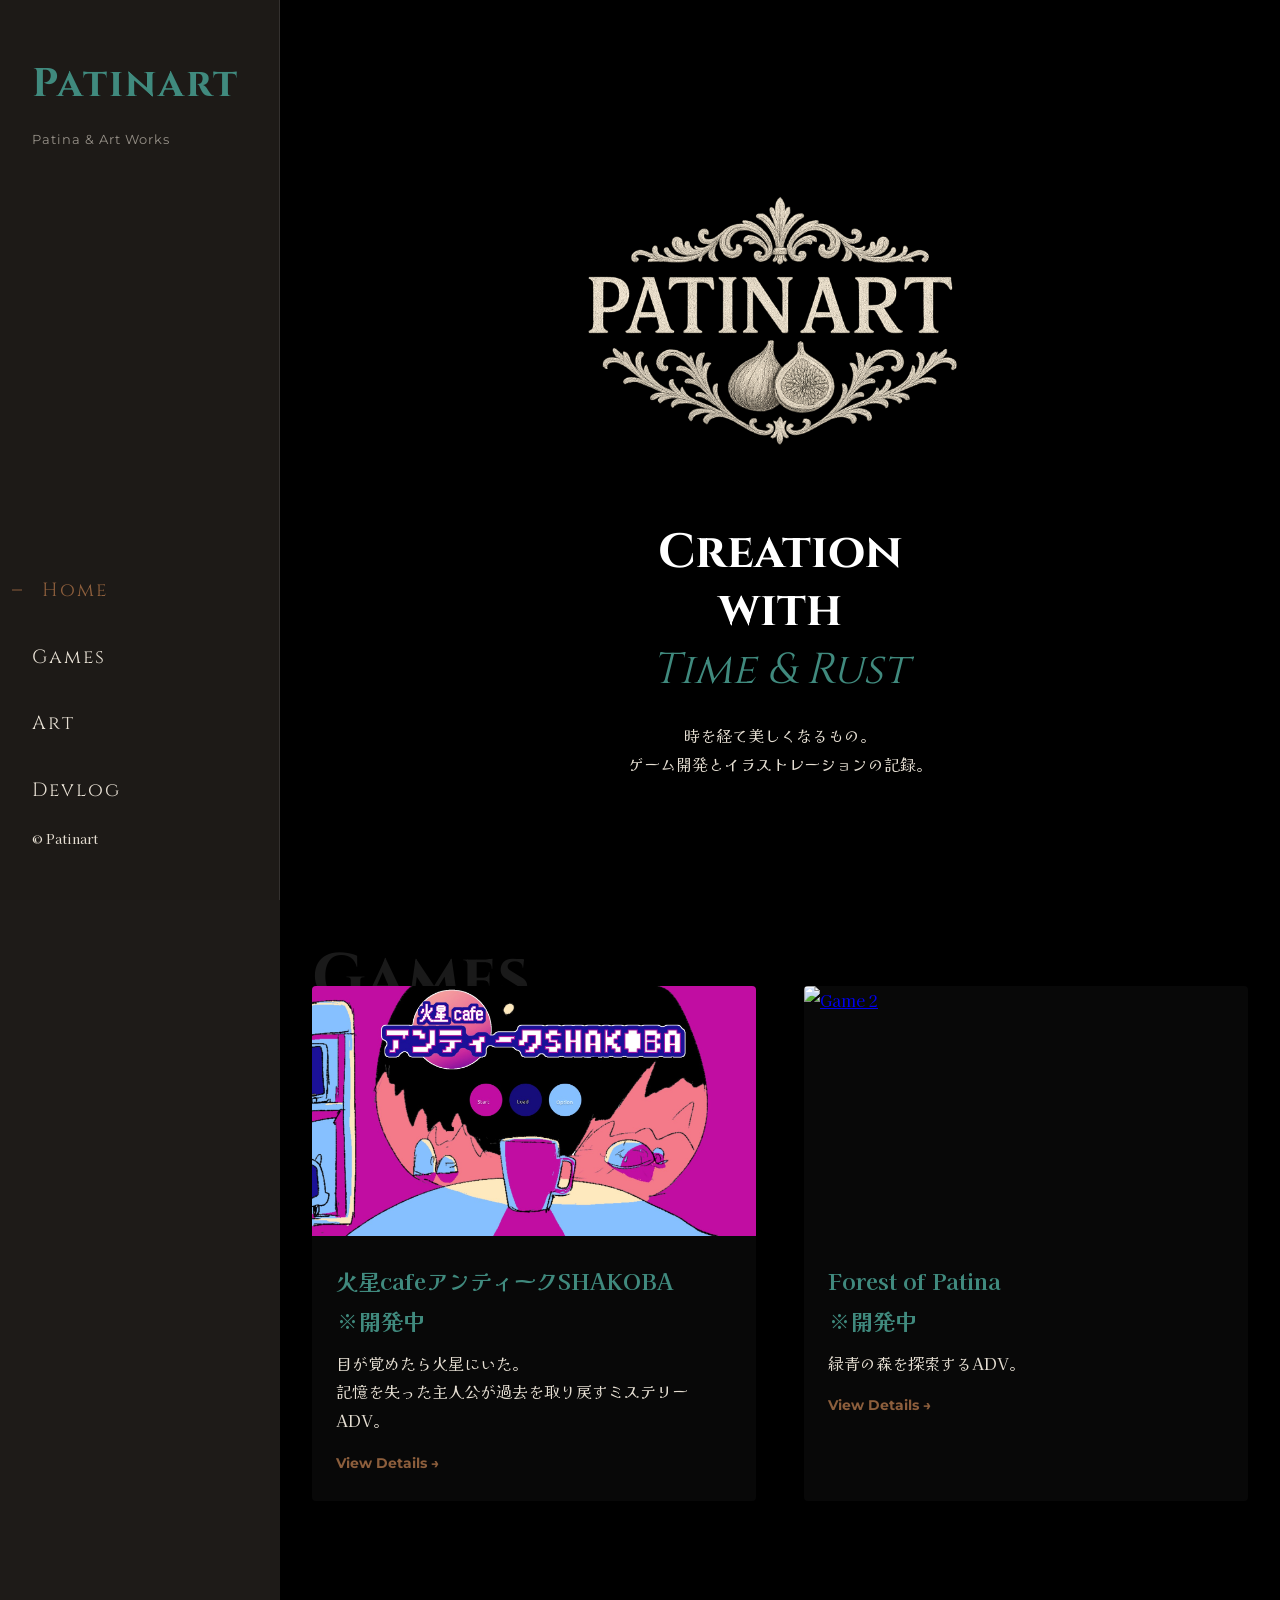
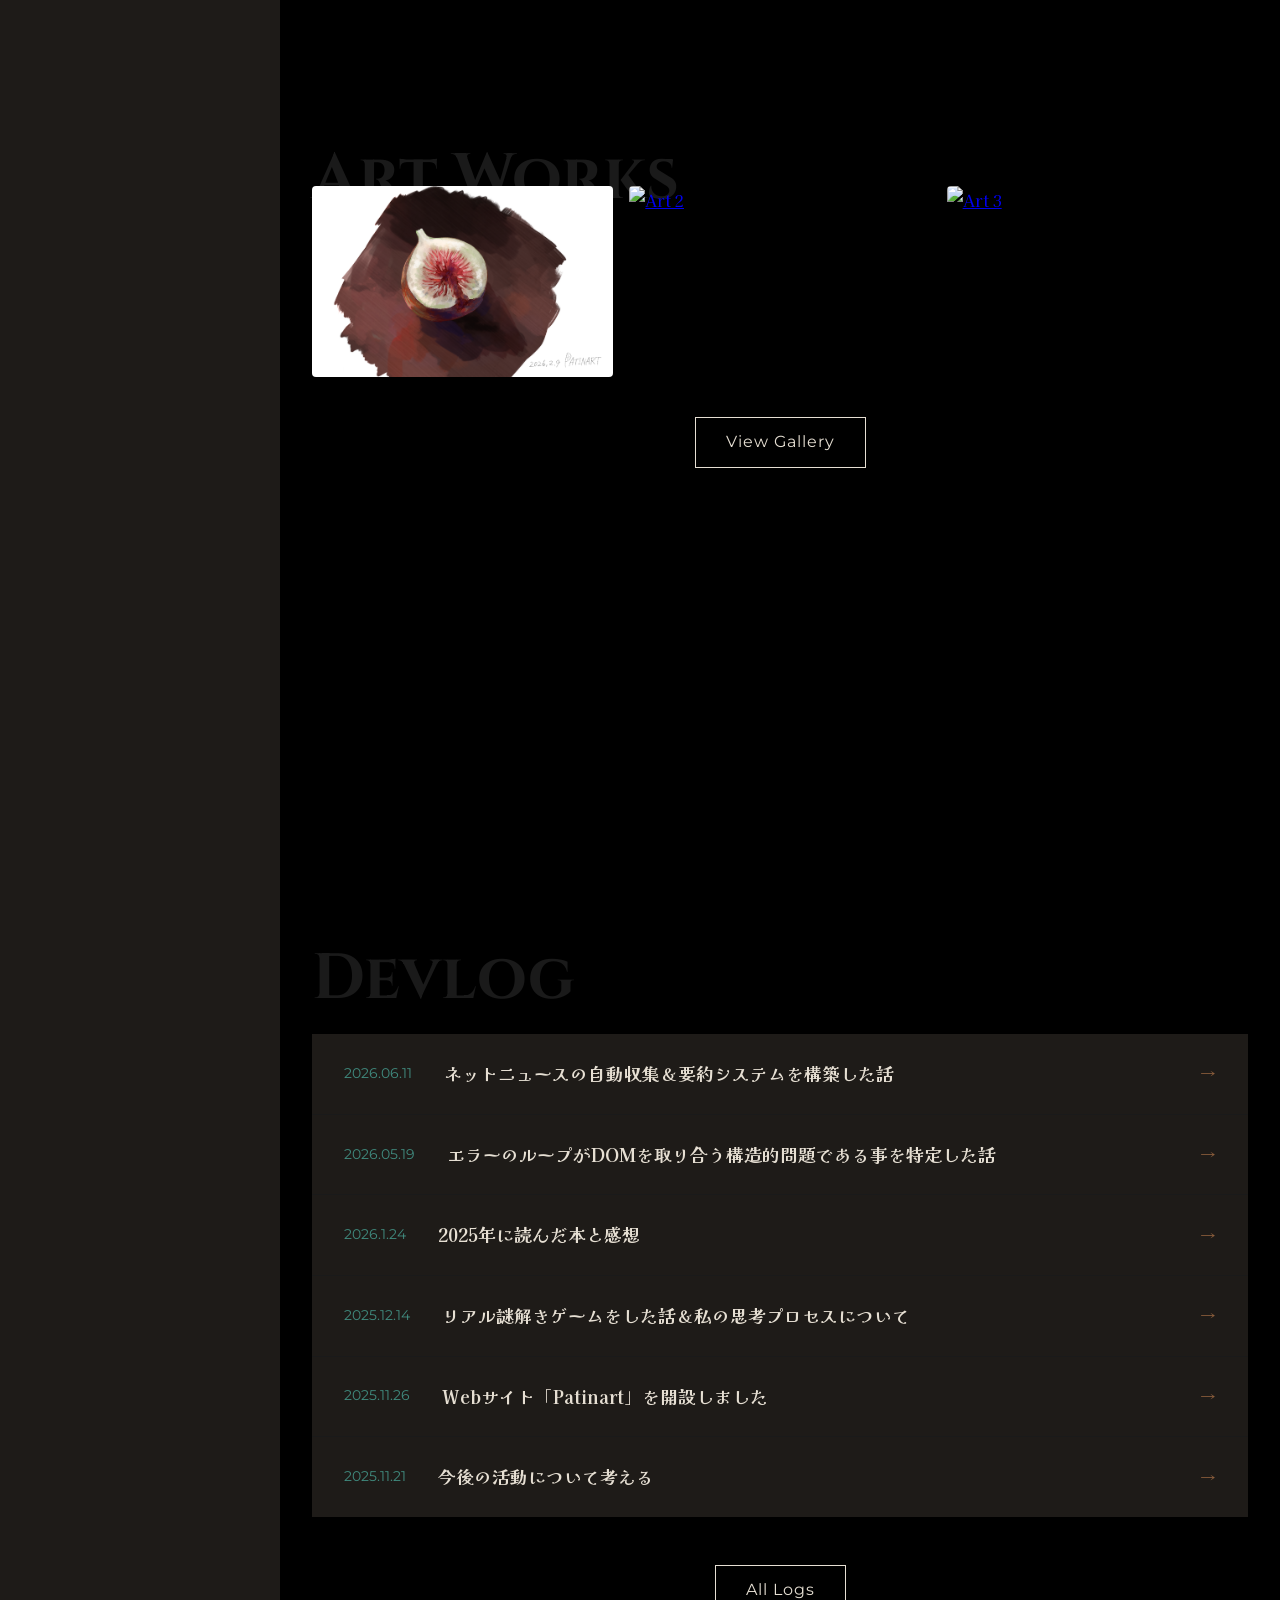
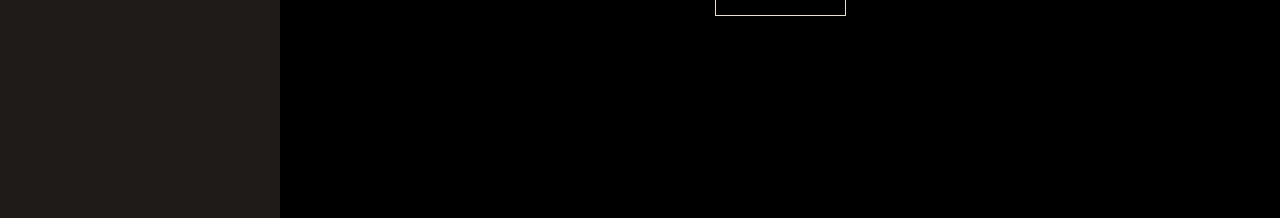
==== commit 8900c815: "index" ====
--- a/index.html
+++ b/index.html
@@ -58,25 +58,25 @@
                 <div class="card-grid">
                     <article class="card">
                         <div class="card-image">
-                            <a href="https://placehold.co/800x600/2F4F4F/FFF?text=development" data-lightbox="games" data-title="Project: Clockwork">
-                                <img src="https://placehold.co/600x400/2F4F4F/FFF?text=development" alt="Game 1">
+                            <a href="/games/img/img01.jpg" data-lightbox="games" data-title="development">
+                                <img src="/games/img/img01.jpg" alt="Game 1">
                             </a>
                         </div>
                         <div class="card-content">
-                            <h4>アンティークSHAKOBA※開発中</h4>
-                            <p>個性的なアンティーク達と会話をするADV。</p>
+                            <h4>火星cafeアンティークSHAKOBA<br>※開発中</h4>
+                            <p>目が覚めたら火星にいた。<br>記憶を失った主人公が過去を取り戻すミステリーADV。</p>
                             <a href="./games/index.html" class="btn-text">View Details &rarr;</a>
                         </div>
                     </article>
 
                     <article class="card">
                         <div class="card-image">
-                            <a href="https://placehold.co/800x600/556B2F/FFF?text=development" data-lightbox="games" data-title="Forest of Patina">
+                            <a href="https://placehold.co/800x600/556B2F/FFF?text=development" data-lightbox="games" data-title="development">
                                 <img src="https://placehold.co/600x400/556B2F/FFF?text=development" alt="Game 2">
                             </a>
                         </div>
                         <div class="card-content">
-                            <h4>Forest of Patina※開発中</h4>
+                            <h4>Forest of Patina<br>※開発中</h4>
                             <p>緑青の森を探索するADV。</p>
                             <a href="./games/index.html" class="btn-text">View Details &rarr;</a>
                         </div>
